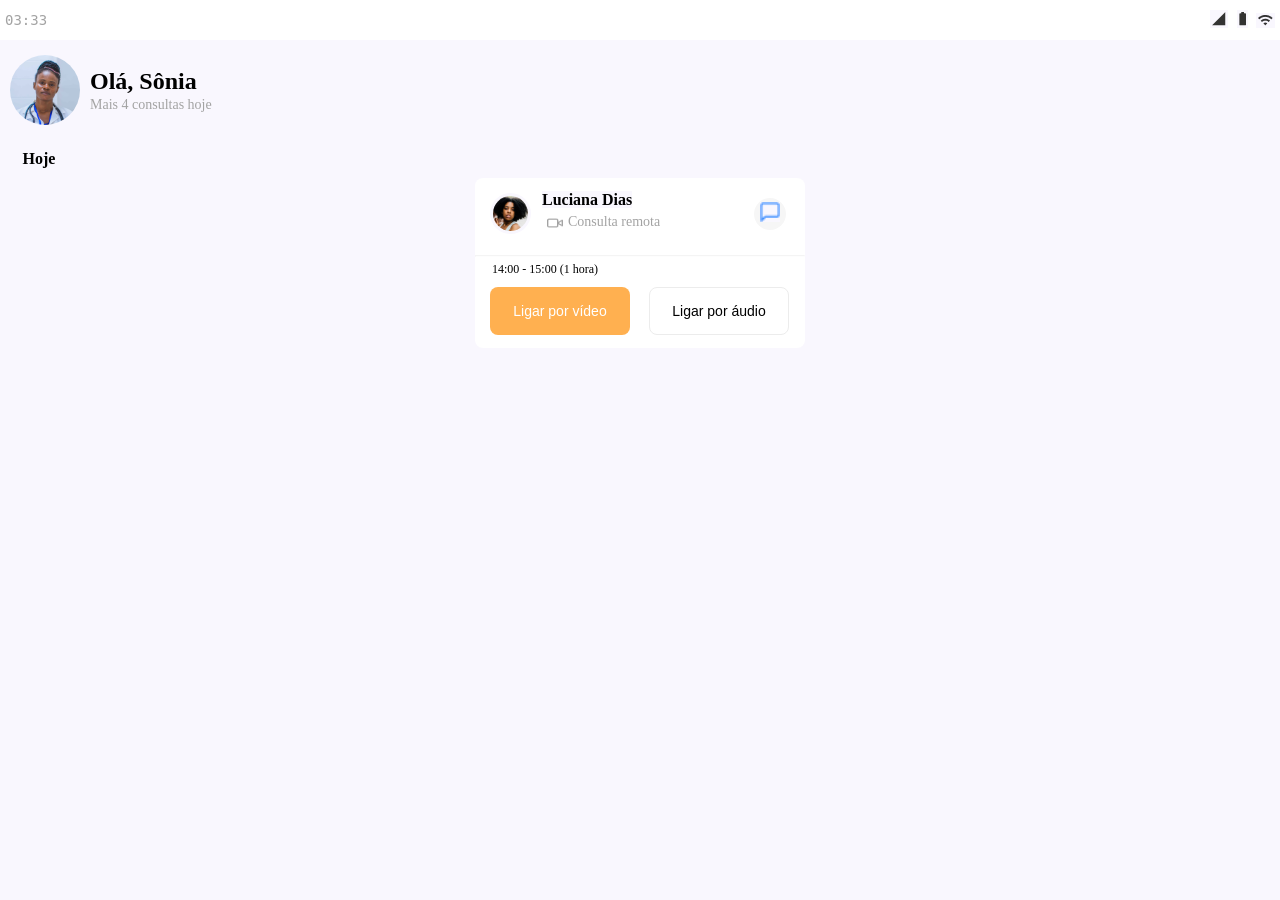
==== Responsividade/index.html @ a6067a60 "Primeiro card de perfil de consultas" ====
<!DOCTYPE html>
<html lang="en">
<head>
    <meta charset="UTF-8">
    <meta name="viewport" content="width=device-width, initial-scale=1.0">
    <title>Responsividade</title>
    <link rel="stylesheet" href="css/style.css">
</head>
<body>
    <header>
        <div class="time">
            <span>03:33</span>
        </div>
        
        <div class="icons">
            <img src="images/signal_cellular_4_bar.png" alt="rede">
            <img src="images/battery_full.png" alt="bateria">
            <img src="images/wifi.png" alt="wifi">
        </div>
    </header>

    <section class="nurse">
        <img src="images/perfil-1.jpg" alt="perfil">
        <div>
            <h1>Olá, Sônia</h1>
            <span>Mais 4 consultas hoje</span>
        </div>
    </section>

    <section class="today">
        <div class="day">
           <strong>Hoje</strong> 
        </div>
        <div class="consulta_card">
            <div class="perfil">
                <div class="perfil_image">
                    <img src="images/perfil-2.jpg" alt="perfil-2">
                </div>
               
                <div class="user_info">
                    <strong>Luciana Dias</strong>
                    <div class="consulta_type">
                         <img src="images/Camera.png" alt="camera">
                         <span>Consulta remota</span>
                    </div>
                    <div class="chat">
                        <img src="images/chat1.png" alt="chat1">
                    </div>
                </div>
            </div>
            <hr>

            <div class="info_consulta">
                <div class="time">
                    14:00 - 15:00 (1 hora)
                </div>
                <div class="btn_container">
                    <button class="btn video">Ligar por vídeo</button>
                    <button class="btn audio">Ligar por áudio</button>
                </div>
            </div>
        </div>
      
    </section>

  
</body>
</html>
---- Responsividade/css/style.css ----
@charset "UTF-8";

* {
    margin: 0;
    padding: 0;
    background-color: #f9f7fe;

}


span{
    font-size: 14px;
    color: #A3A3A3;
    background-color: transparent;
}

header {
    height: 30px;
    font-size: 14px;
    padding: 5px;
    background-color: #FFFFFF;
    font-family: monospace;
    
    display: flex;
    justify-content: space-between;
    align-items: center;
}

header > div {
    background-color: #FFFFFF;
}

header > div > img{
    padding: 2px;
}

hr{
   background-color:  #464646;
   opacity: 10%;
}

/* -------------- perfil principal ----------------*/
section.nurse{
    /*background-color: aqua;*/
    height: 100px;
    display: flex;
    gap: 10px;
    align-items: center;
}

section.nurse img{
    height: 70px;
    width: 70px;
    border-radius: 50%; 
    margin-left: 10px; 
}

.perfil > div{
    height: auto;
    width: 70%;
    padding: 3px;
}

/* ---------------- section today ---------------*/
section.today .day{
    margin:10px;
    margin-left: 22.6px;
    font-size: 16px;
}
.consulta_card{
    width: 330px;
    height: 170px;
    margin: auto;
    background-color: #FFFFFF;
    border-radius: 8px;
}

.perfil {
    height: 45%;
    background-color: transparent;
    border-top-left-radius: 8px;
    border-top-right-radius: 8px;
    display: flex;
    gap: 8px;
}

.perfil > .perfil_image {
    width: 35px;
    height: 35px;
    border-radius: 50%;
    margin-left: 15px;
    margin-top: 15px;
}
.perfil_image img{
    width: 35px;
    height: 35px;
    border-radius: 50%;
}

.perfil >.user_info{
    height: 50px;
    width: 100%;
    margin: auto;
    background-color: transparent;
    position: relative;
}

.consulta_type{
    margin: 5px;
    background-color: transparent;
    display: flex;
    gap: 5px;
}

.consulta_type > img{
    width: 16px;
    height: 10px;
    padding-top: 4px;
    background-color: transparent;
}

.chat{
    width: 32px;
    height: 32px;
    border-radius: 50%;
    background-color: #F6F6F6;
    position: absolute;
    top: 10px;
    left: 215px;
}

.chat > img{
    width: 20px;
    height: 20px;
    position: inherit;
    top: 4px;
    left: 6px;
}

.info_consulta{
   height: 55%;
   border-bottom-left-radius: 8px;
   border-bottom-right-radius: 8px;
   background-color: transparent;
}

.info_consulta > .time{
    height: 20px;
    padding-left: 17px;
    padding-top: 5px;
    font-size: 12px;
    background-color: transparent;
}

.btn_container{
    height: 60px;
    background-color: transparent;
}


.btn_container button{
    height: 48px;
    width: 140px;
    border-radius: 8px;
    margin-top: 5px;
    margin-left: 15px;
    color: #FFFFFF;
    font-size: 14px;
    border: none;
}

.btn.audio{
    background-color: transparent;
    border: 1px solid #ECECEC;
    color: black;
}

.btn.video{
    background-color: #FFB050;
}
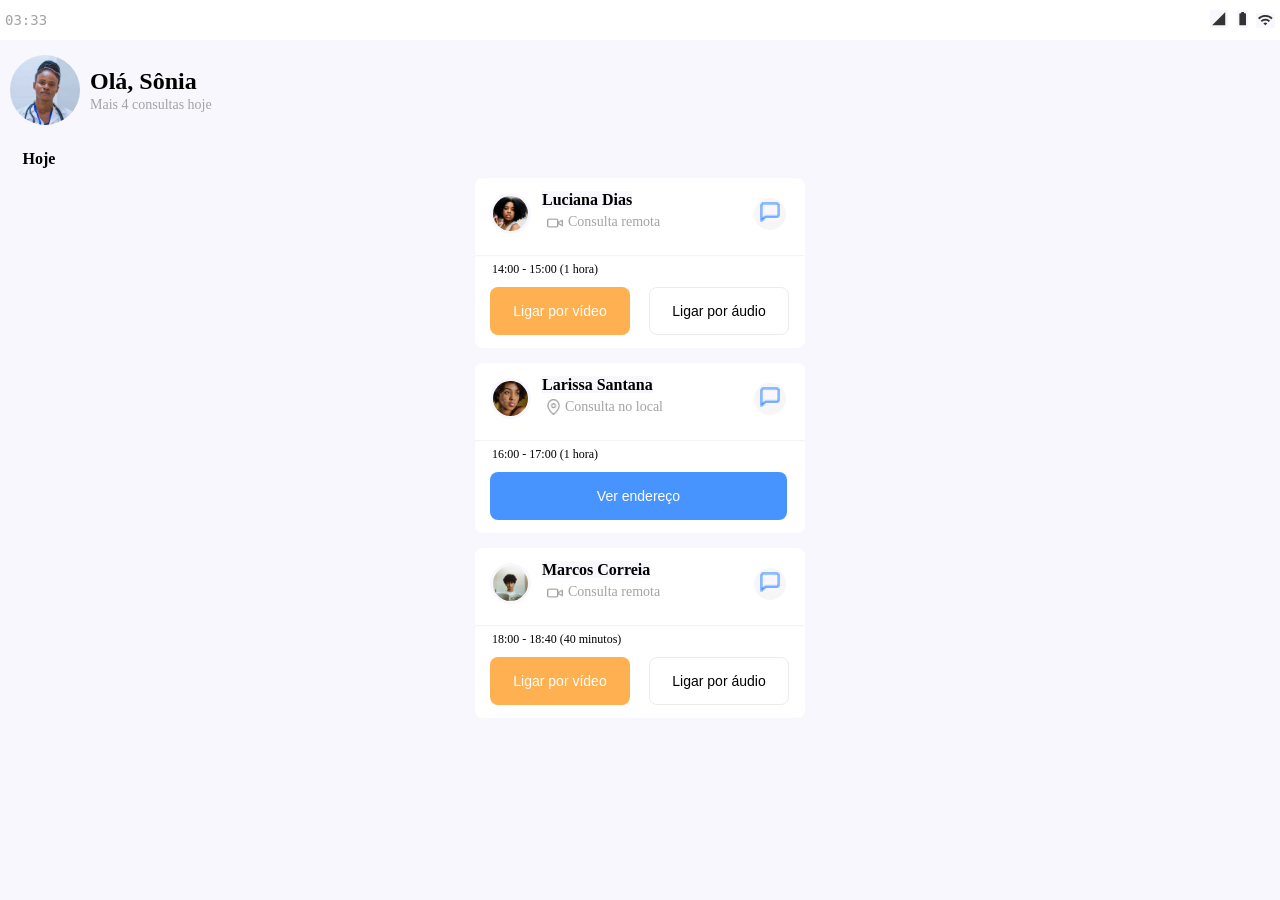
==== commit a7428add: "Secção de consultas today finalizada" ====
--- a/Responsividade/index.html
+++ b/Responsividade/index.html
@@ -60,7 +60,66 @@
                 </div>
             </div>
         </div>
+
+        <div class="consulta_card">
+            <div class="perfil">
+                <div class="perfil_image">
+                    <img src="images/perfil-3.jpg" alt="perfil-3">
+                </div>
+               
+                <div class="user_info">
+                    <strong>Larissa Santana</strong>
+                    <div class="consulta_type">
+                         <img class="img_pin" src="images/pin.png" alt="pin">
+                         <span>Consulta no local</span>
+                    </div>
+                    <div class="chat">
+                        <img src="images/chat1.png" alt="chat1">
+                    </div>
+                </div>
+            </div>
+            <hr>
+
+            <div class="info_consulta">
+                <div class="time">
+                    16:00 - 17:00 (1 hora)
+                </div>
+                <div class="btn_container">
+                    <button class="btn endereco">Ver endereço</button>
+                </div>
+            </div>
+        </div>
       
+
+        <div class="consulta_card">
+            <div class="perfil">
+                <div class="perfil_image">
+                    <img src="images/perfil-4.jpg" alt="perfil-4">
+                </div>
+               
+                <div class="user_info">
+                    <strong>Marcos Correia</strong>
+                    <div class="consulta_type">
+                         <img src="images/Camera.png" alt="camera">
+                         <span>Consulta remota</span>
+                    </div>
+                    <div class="chat">
+                        <img src="images/chat1.png" alt="chat1">
+                    </div>
+                </div>
+            </div>
+            <hr>
+
+            <div class="info_consulta">
+                <div class="time">
+                    18:00 - 18:40 (40 minutos)
+                </div>
+                <div class="btn_container">
+                    <button class="btn video">Ligar por vídeo</button>
+                    <button class="btn audio">Ligar por áudio</button>
+                </div>
+            </div>
+        </div>
     </section>
 
   
--- a/Responsividade/css/style.css
+++ b/Responsividade/css/style.css
@@ -70,7 +70,9 @@
 .consulta_card{
     width: 330px;
     height: 170px;
-    margin: auto;
+    margin-left: auto;
+    margin-right: auto;
+    margin-bottom: 15px;
     background-color: #FFFFFF;
     border-radius: 8px;
 }
@@ -178,3 +180,15 @@
 .btn.video{
     background-color: #FFB050;
 }
+
+
+.consulta_type > .img_pin{
+    height: 16px;
+    width: 13px;
+    padding-top: 0;
+}
+
+.btn.endereco{
+    background-color: #4894FF;
+    width: 90%;
+}
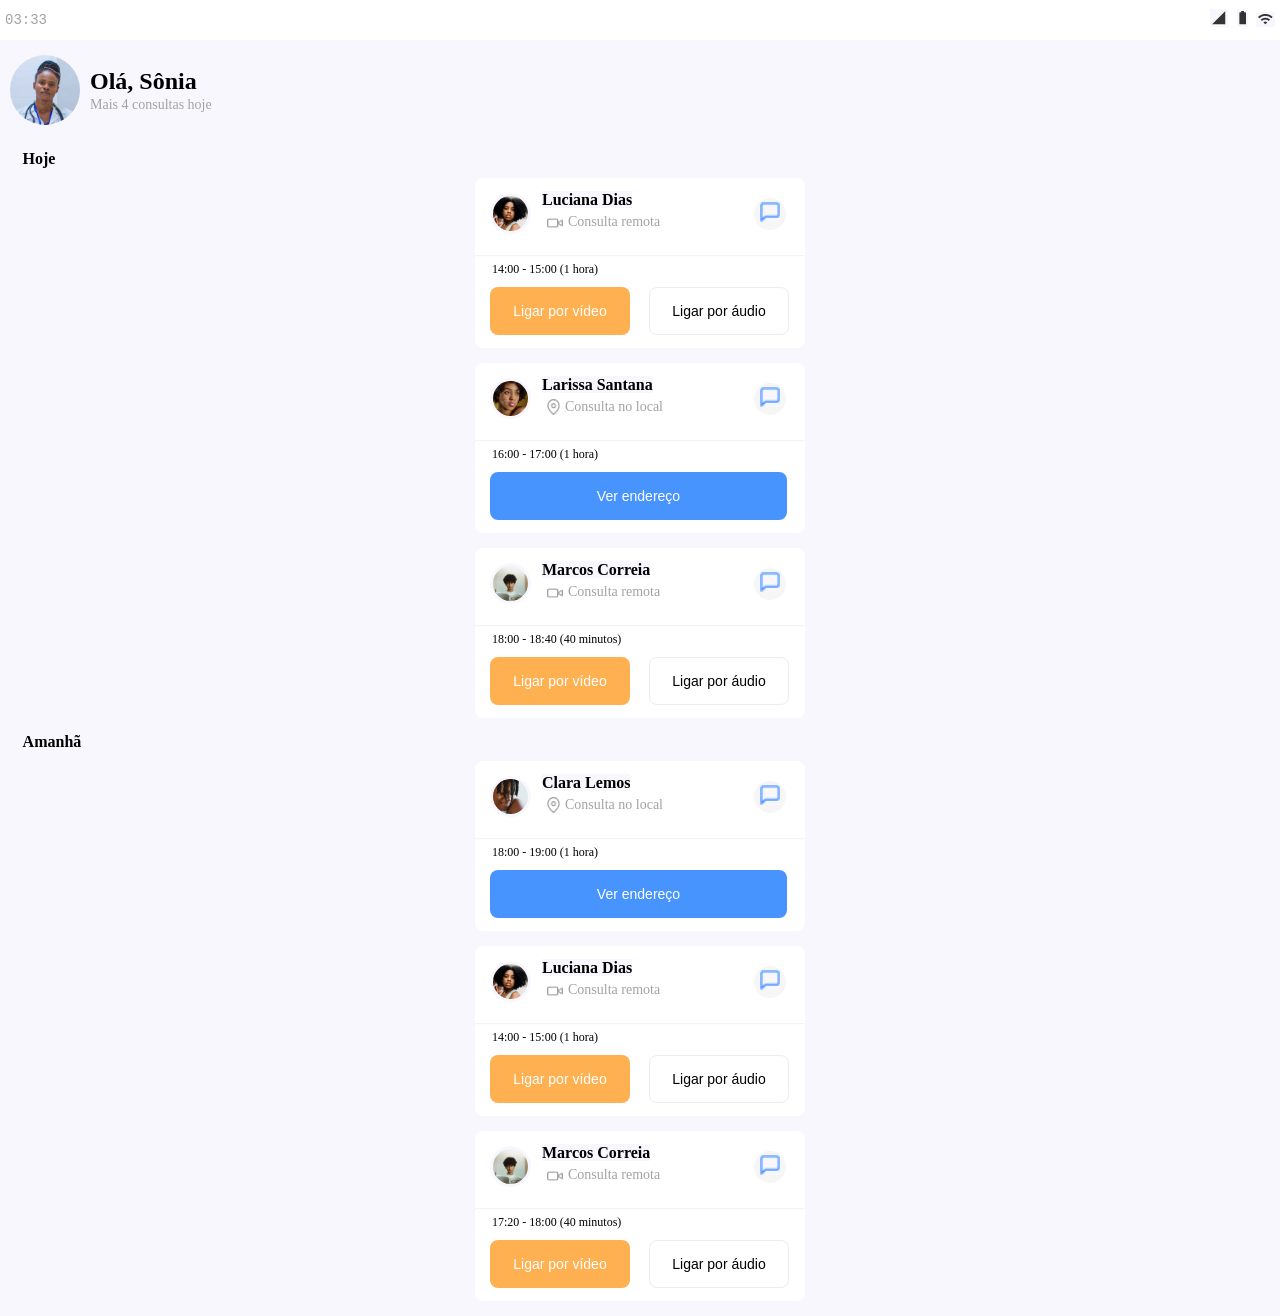
==== commit aaf58661: "Secção amanhã adicionada" ====
--- a/Responsividade/index.html
+++ b/Responsividade/index.html
@@ -122,6 +122,100 @@
         </div>
     </section>
 
-  
+    <section class="today">
+        <div class="day">
+           <strong>Amanhã</strong> 
+        </div>
+        <div class="consulta_card">
+            <div class="perfil">
+                <div class="perfil_image">
+                    <img src="images/perfil-5.jpg" alt="perfil-5">
+                </div>
+               
+                <div class="user_info">
+                    <strong>Clara Lemos</strong>
+                    <div class="consulta_type">
+                         <img class="img_pin" src="images/pin.png" alt="pin">
+                         <span>Consulta no local</span>
+                    </div>
+                    <div class="chat">
+                        <img src="images/chat1.png" alt="chat1">
+                    </div>
+                </div>
+            </div>
+            <hr>
+
+            <div class="info_consulta">
+                <div class="time">
+                    18:00 - 19:00 (1 hora)
+                </div>
+                <div class="btn_container">
+                    <button class="btn endereco">Ver endereço</button>
+                </div>
+            </div>
+        </div>
+
+        <div class="consulta_card">
+            <div class="perfil">
+                <div class="perfil_image">
+                    <img src="images/perfil-2.jpg" alt="perfil-2">
+                </div>
+               
+                <div class="user_info">
+                    <strong>Luciana Dias</strong>
+                    <div class="consulta_type">
+                         <img src="images/Camera.png" alt="camera">
+                         <span>Consulta remota</span>
+                    </div>
+                    <div class="chat">
+                        <img src="images/chat1.png" alt="chat1">
+                    </div>
+                </div>
+            </div>
+            <hr>
+
+            <div class="info_consulta">
+                <div class="time">
+                    14:00 - 15:00 (1 hora)
+                </div>
+                <div class="btn_container">
+                    <button class="btn video">Ligar por vídeo</button>
+                    <button class="btn audio">Ligar por áudio</button>
+                </div>
+            </div>
+        </div>
+      
+
+        <div class="consulta_card">
+            <div class="perfil">
+                <div class="perfil_image">
+                    <img src="images/perfil-4.jpg" alt="perfil-4">
+                </div>
+               
+                <div class="user_info">
+                    <strong>Marcos Correia</strong>
+                    <div class="consulta_type">
+                         <img src="images/Camera.png" alt="camera">
+                         <span>Consulta remota</span>
+                    </div>
+                    <div class="chat">
+                        <img src="images/chat1.png" alt="chat1">
+                    </div>
+                </div>
+            </div>
+            <hr>
+
+            <div class="info_consulta">
+                <div class="time">
+                    17:20 - 18:00 (40 minutos)
+                </div>
+                <div class="btn_container">
+                    <button class="btn video">Ligar por vídeo</button>
+                    <button class="btn audio">Ligar por áudio</button>
+                </div>
+            </div>
+        </div>
+    </section>
+
 </body>
 </html>
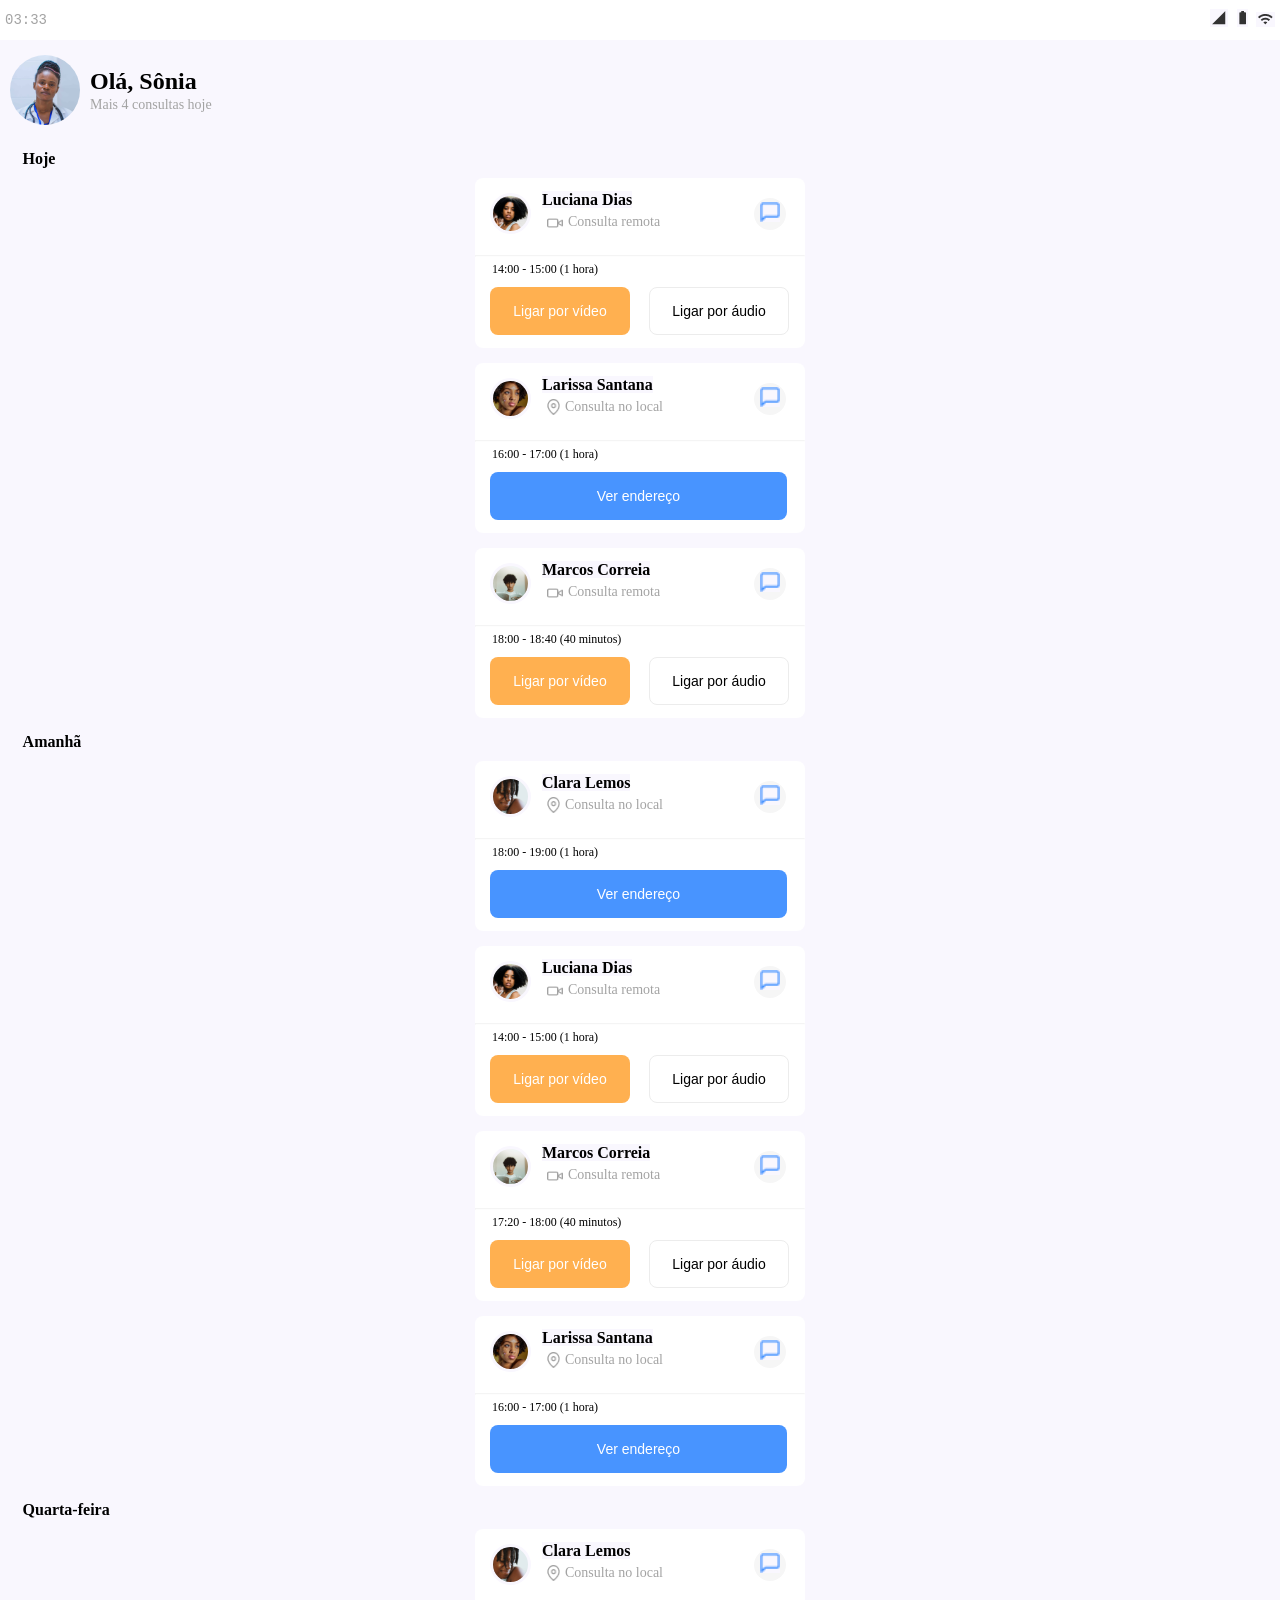
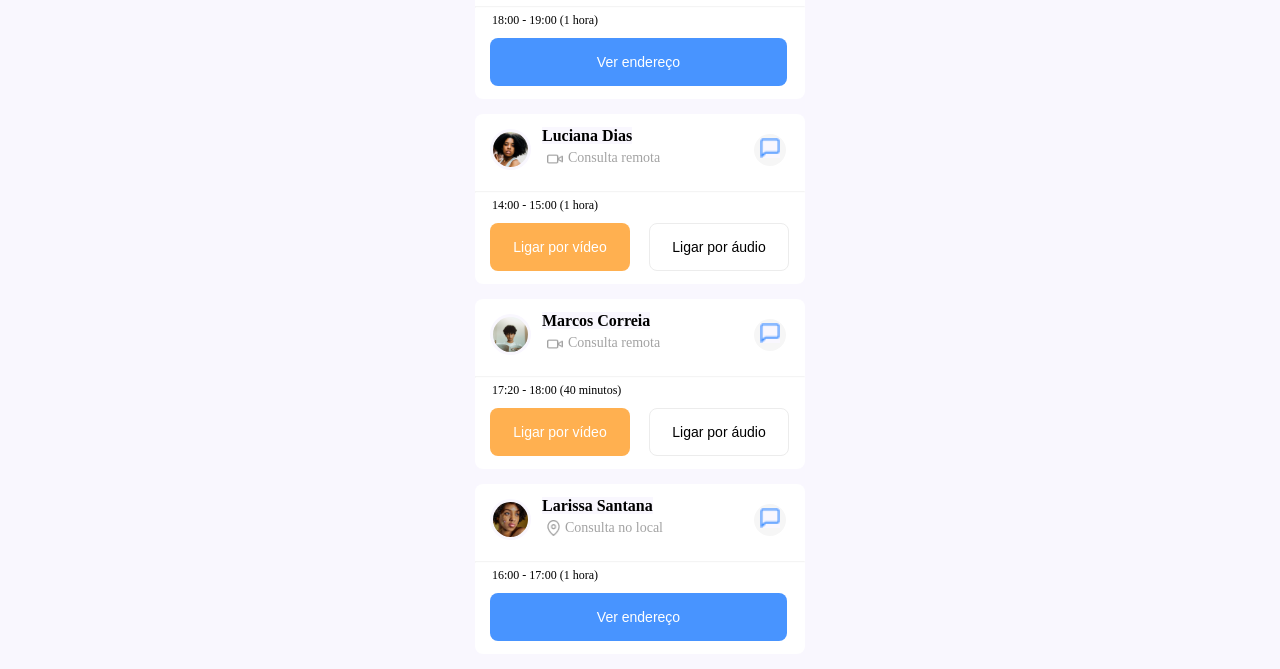
==== commit 5f4d45e5: "Secção quarta-feira adicionada" ====
--- a/Responsividade/index.html
+++ b/Responsividade/index.html
@@ -215,6 +215,160 @@
                 </div>
             </div>
         </div>
+
+
+        <div class="consulta_card">
+            <div class="perfil">
+                <div class="perfil_image">
+                    <img src="images/perfil-3.jpg" alt="perfil-3">
+                </div>
+               
+                <div class="user_info">
+                    <strong>Larissa Santana</strong>
+                    <div class="consulta_type">
+                         <img class="img_pin" src="images/pin.png" alt="pin">
+                         <span>Consulta no local</span>
+                    </div>
+                    <div class="chat">
+                        <img src="images/chat1.png" alt="chat1">
+                    </div>
+                </div>
+            </div>
+            <hr>
+
+            <div class="info_consulta">
+                <div class="time">
+                    16:00 - 17:00 (1 hora)
+                </div>
+                <div class="btn_container">
+                    <button class="btn endereco">Ver endereço</button>
+                </div>
+            </div>
+        </div>
+    </section>
+
+    <section class="today">
+        <div class="day">
+           <strong>Quarta-feira</strong> 
+        </div>
+        <div class="consulta_card">
+            <div class="perfil">
+                <div class="perfil_image">
+                    <img src="images/perfil-5.jpg" alt="perfil-5">
+                </div>
+               
+                <div class="user_info">
+                    <strong>Clara Lemos</strong>
+                    <div class="consulta_type">
+                         <img class="img_pin" src="images/pin.png" alt="pin">
+                         <span>Consulta no local</span>
+                    </div>
+                    <div class="chat">
+                        <img src="images/chat1.png" alt="chat1">
+                    </div>
+                </div>
+            </div>
+            <hr>
+
+            <div class="info_consulta">
+                <div class="time">
+                    18:00 - 19:00 (1 hora)
+                </div>
+                <div class="btn_container">
+                    <button class="btn endereco">Ver endereço</button>
+                </div>
+            </div>
+        </div>
+
+        <div class="consulta_card">
+            <div class="perfil">
+                <div class="perfil_image">
+                    <img src="images/perfil-2.jpg" alt="perfil-2">
+                </div>
+               
+                <div class="user_info">
+                    <strong>Luciana Dias</strong>
+                    <div class="consulta_type">
+                         <img src="images/Camera.png" alt="camera">
+                         <span>Consulta remota</span>
+                    </div>
+                    <div class="chat">
+                        <img src="images/chat1.png" alt="chat1">
+                    </div>
+                </div>
+            </div>
+            <hr>
+
+            <div class="info_consulta">
+                <div class="time">
+                    14:00 - 15:00 (1 hora)
+                </div>
+                <div class="btn_container">
+                    <button class="btn video">Ligar por vídeo</button>
+                    <button class="btn audio">Ligar por áudio</button>
+                </div>
+            </div>
+        </div>
+      
+
+        <div class="consulta_card">
+            <div class="perfil">
+                <div class="perfil_image">
+                    <img src="images/perfil-4.jpg" alt="perfil-4">
+                </div>
+               
+                <div class="user_info">
+                    <strong>Marcos Correia</strong>
+                    <div class="consulta_type">
+                         <img src="images/Camera.png" alt="camera">
+                         <span>Consulta remota</span>
+                    </div>
+                    <div class="chat">
+                        <img src="images/chat1.png" alt="chat1">
+                    </div>
+                </div>
+            </div>
+            <hr>
+
+            <div class="info_consulta">
+                <div class="time">
+                    17:20 - 18:00 (40 minutos)
+                </div>
+                <div class="btn_container">
+                    <button class="btn video">Ligar por vídeo</button>
+                    <button class="btn audio">Ligar por áudio</button>
+                </div>
+            </div>
+        </div>
+
+        <div class="consulta_card">
+            <div class="perfil">
+                <div class="perfil_image">
+                    <img src="images/perfil-3.jpg" alt="perfil-3">
+                </div>
+               
+                <div class="user_info">
+                    <strong>Larissa Santana</strong>
+                    <div class="consulta_type">
+                         <img class="img_pin" src="images/pin.png" alt="pin">
+                         <span>Consulta no local</span>
+                    </div>
+                    <div class="chat">
+                        <img src="images/chat1.png" alt="chat1">
+                    </div>
+                </div>
+            </div>
+            <hr>
+
+            <div class="info_consulta">
+                <div class="time">
+                    16:00 - 17:00 (1 hora)
+                </div>
+                <div class="btn_container">
+                    <button class="btn endereco">Ver endereço</button>
+                </div>
+            </div>
+        </div>
     </section>
 
 </body>
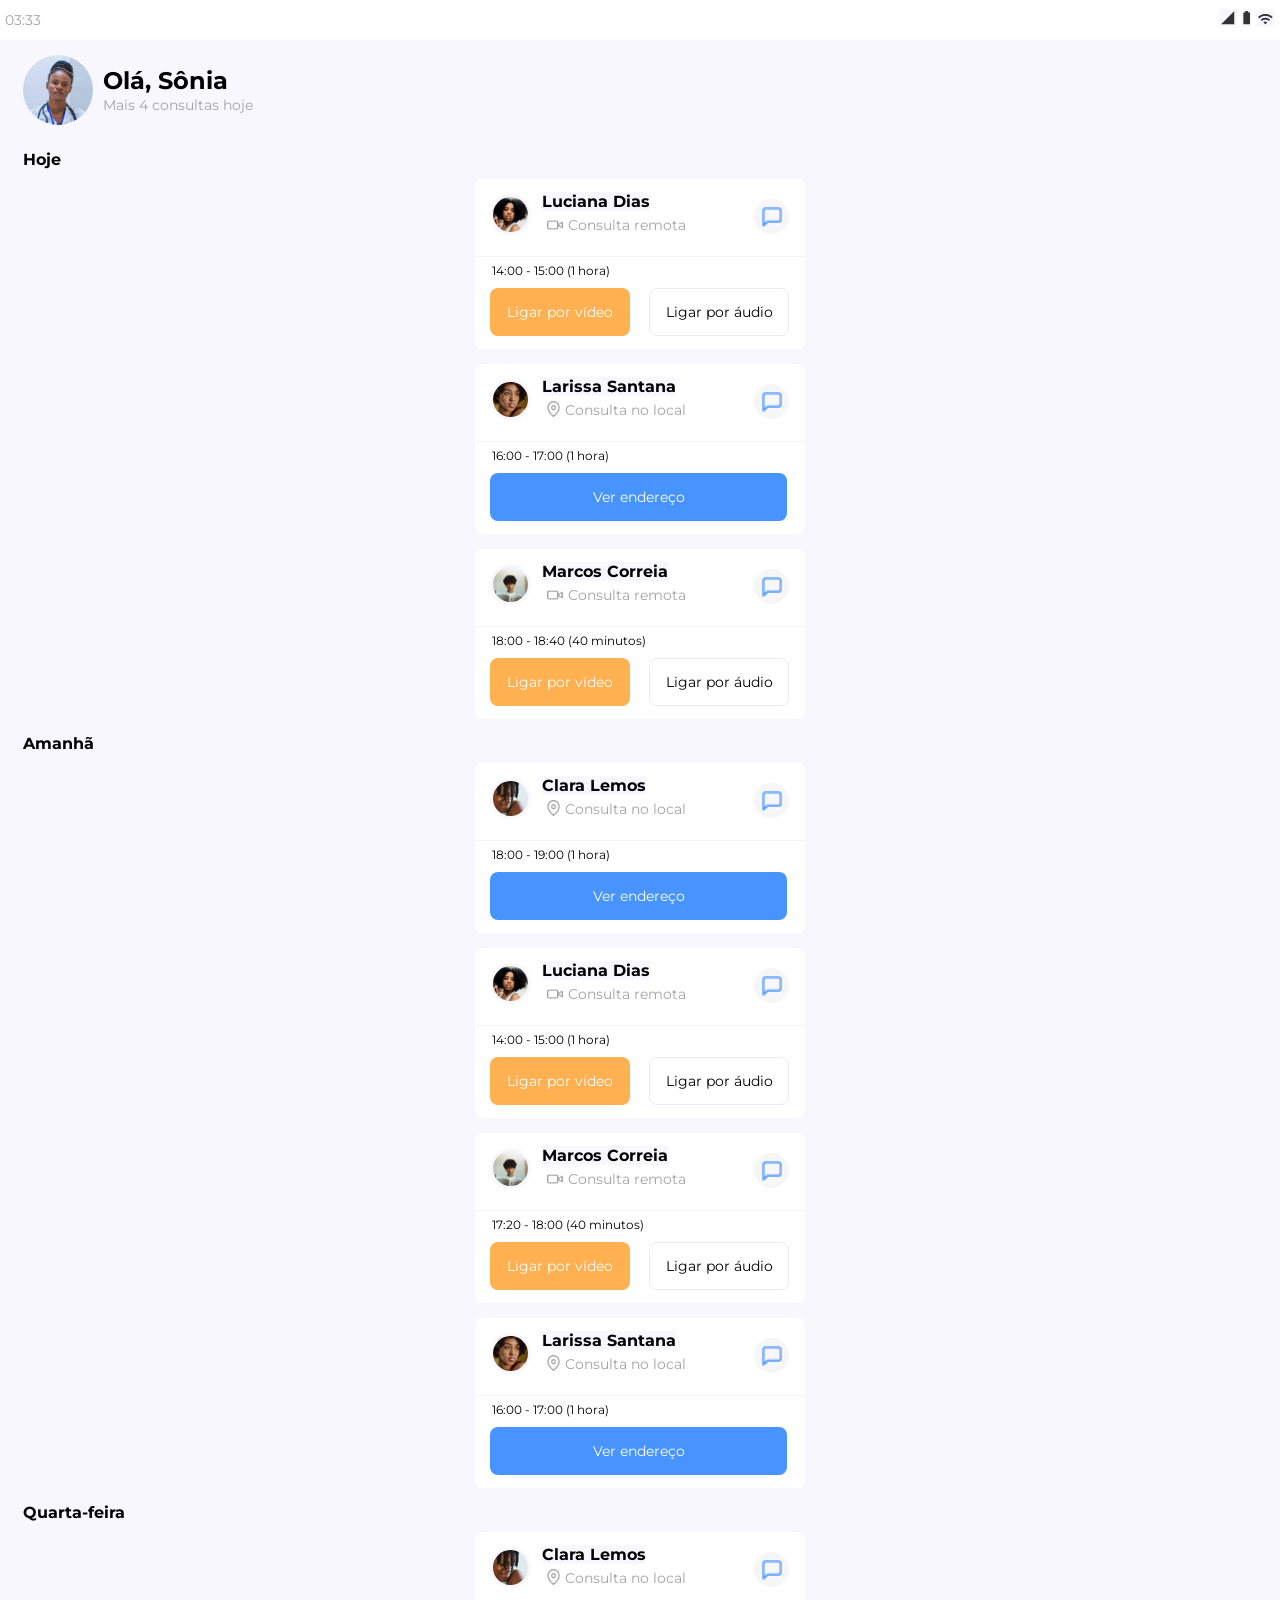
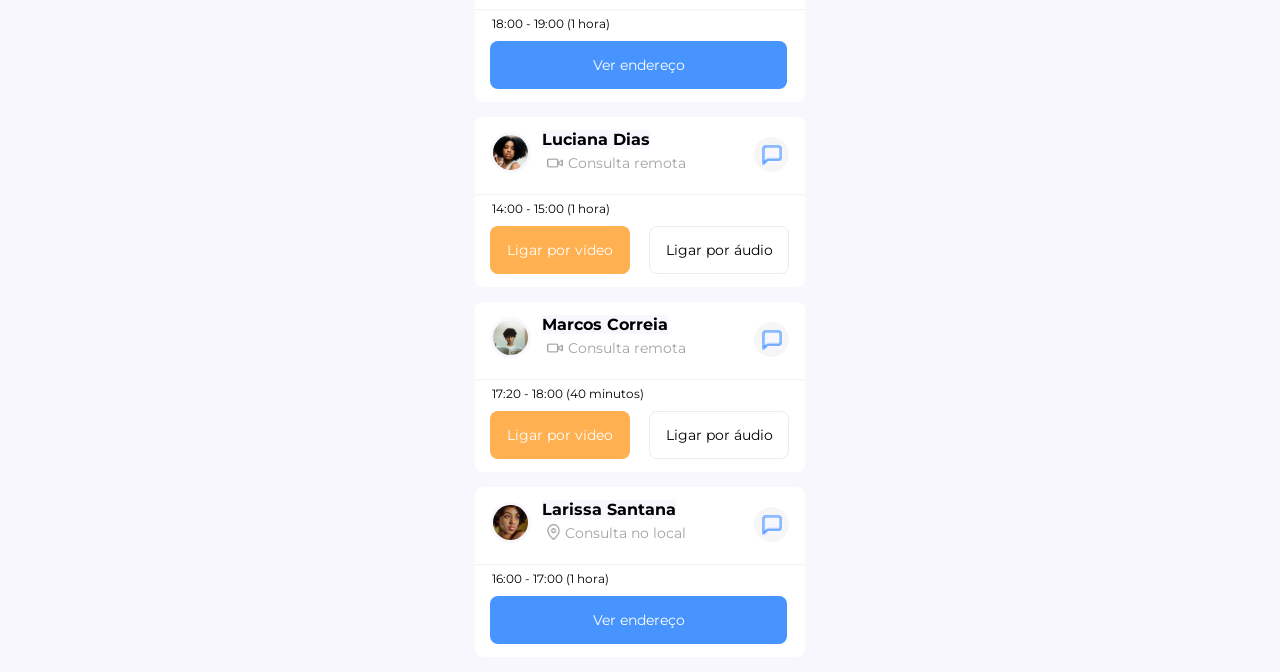
==== commit 97283c58: "Ajustes para finalição da versão 1.0 mobile" ====
--- a/Responsividade/index.html
+++ b/Responsividade/index.html
@@ -27,7 +27,7 @@
         </div>
     </section>
 
-    <section class="today">
+    <section class="day_section">
         <div class="day">
            <strong>Hoje</strong> 
         </div>
@@ -122,7 +122,7 @@
         </div>
     </section>
 
-    <section class="today">
+    <section class="day_section">
         <div class="day">
            <strong>Amanhã</strong> 
         </div>
@@ -247,7 +247,7 @@
         </div>
     </section>
 
-    <section class="today">
+    <section class="day_section">
         <div class="day">
            <strong>Quarta-feira</strong> 
         </div>
--- a/Responsividade/css/style.css
+++ b/Responsividade/css/style.css
@@ -1,10 +1,12 @@
 @charset "UTF-8";
+@import url('https://fonts.googleapis.com/css2?family=Montserrat:ital,wght@0,100..900;1,100..900&display=swap');
+
 
 * {
     margin: 0;
     padding: 0;
+    font-family: 'Montserrat', sans-serif;
     background-color: #f9f7fe;
-
 }
 
 
@@ -18,9 +20,8 @@
     height: 30px;
     font-size: 14px;
     padding: 5px;
-    background-color: #FFFFFF;
-    font-family: monospace;
-    
+    background-color: hsl(0, 0%, 100%);
+
     display: flex;
     justify-content: space-between;
     align-items: center;
@@ -41,7 +42,6 @@
 
 /* -------------- perfil principal ----------------*/
 section.nurse{
-    /*background-color: aqua;*/
     height: 100px;
     display: flex;
     gap: 10px;
@@ -52,7 +52,7 @@
     height: 70px;
     width: 70px;
     border-radius: 50%; 
-    margin-left: 10px; 
+    margin-left: 22.6px; 
 }
 
 .perfil > div{
@@ -62,7 +62,7 @@
 }
 
 /* ---------------- section today ---------------*/
-section.today .day{
+section.day_section .day{
     margin:10px;
     margin-left: 22.6px;
     font-size: 16px;
@@ -122,8 +122,8 @@
 }
 
 .chat{
-    width: 32px;
-    height: 32px;
+    width: 35px;
+    height: 35px;
     border-radius: 50%;
     background-color: #F6F6F6;
     position: absolute;
@@ -135,8 +135,9 @@
     width: 20px;
     height: 20px;
     position: inherit;
-    top: 4px;
-    left: 6px;
+    top: 50%;
+    left: 50%;
+    transform: translate(-50%, -50%);
 }
 
 .info_consulta{
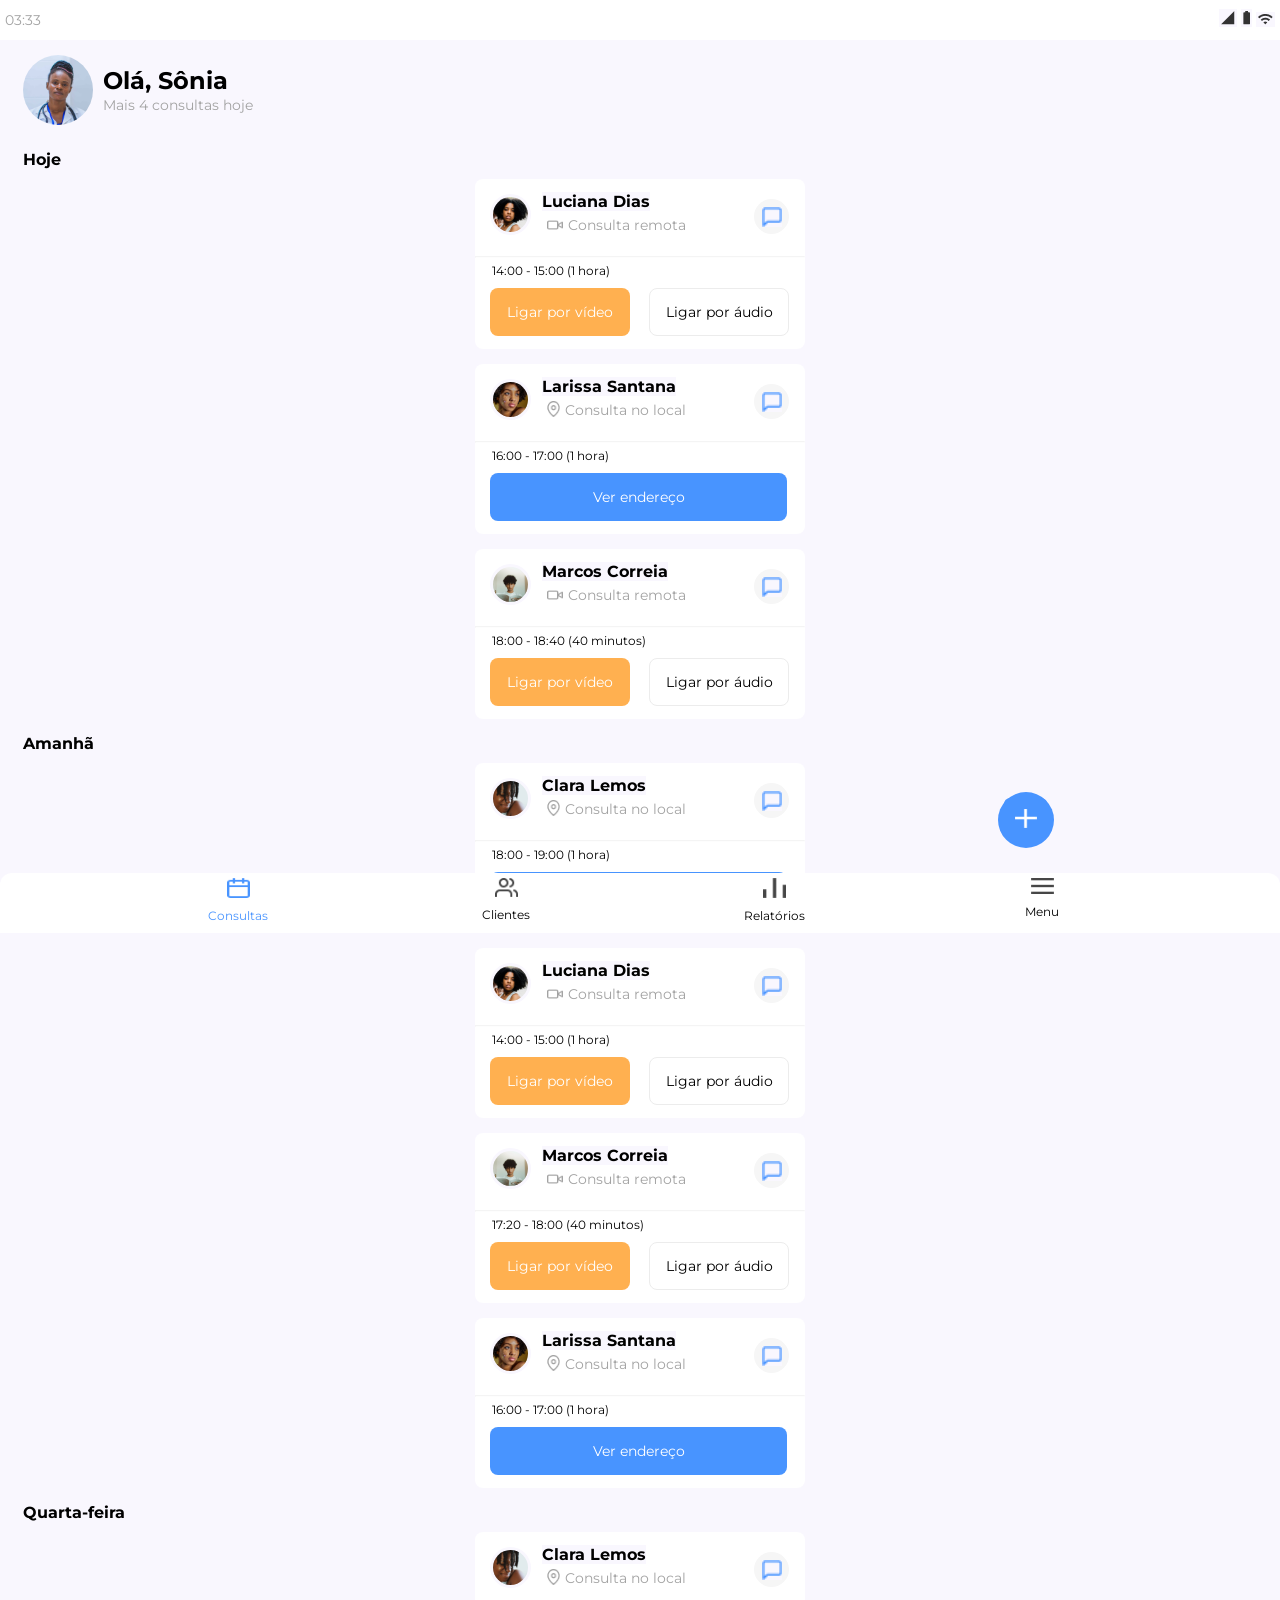
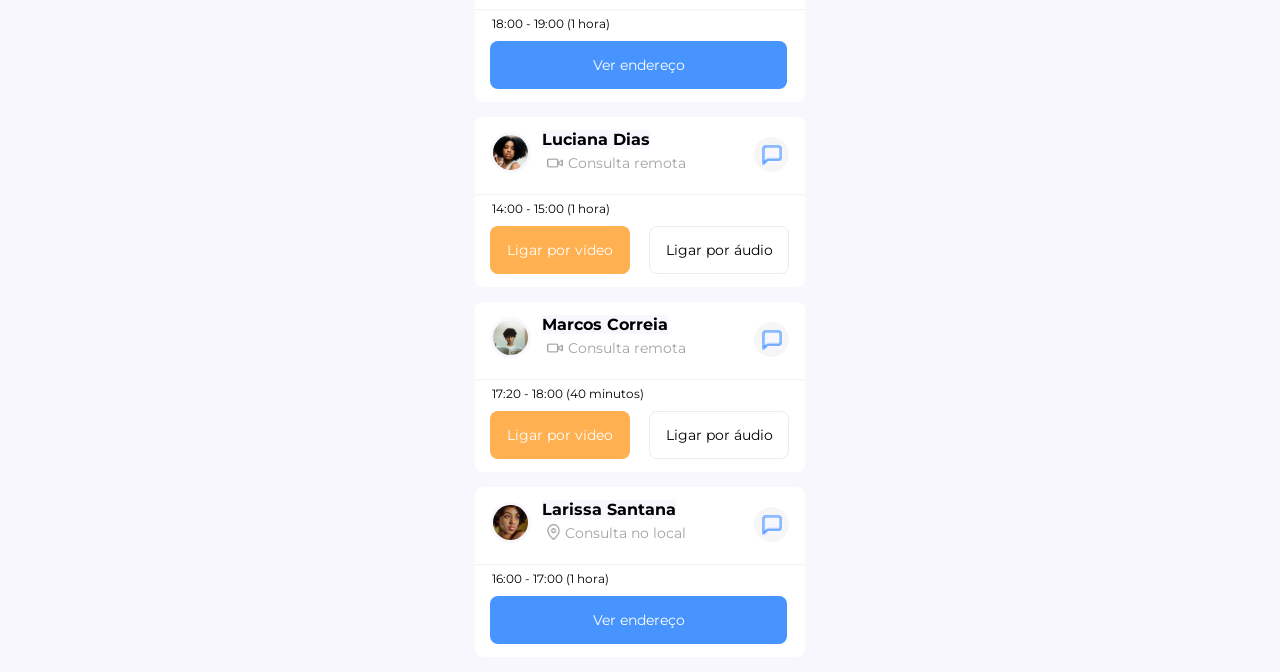
==== commit d3e20b9d: "Rodape e o botão flutuante" ====
--- a/Responsividade/index.html
+++ b/Responsividade/index.html
@@ -120,6 +120,25 @@
                 </div>
             </div>
         </div>
+        <div class="rodape_consulta">
+            <div>
+                <img src="images/Calendarioicone.png" alt="consulta">
+               <span>Consultas</span> 
+            </div>
+            <div>
+                <img src="images/clientes icone.png" alt="cliente">
+                Clientes
+            </div>
+            <div>
+                <img src="images/relatorios icone.png" alt="relatorio">
+                Relatórios
+            </div>
+            <div>
+                <img src="images/menu icone.png" alt="menu">
+                Menu
+            </div>
+            <button id="maisOpcoes"><img src="images/maisicone.png" alt="maisOpcoes"></button>
+        </div>
     </section>
 
     <section class="day_section">
--- a/Responsividade/css/style.css
+++ b/Responsividade/css/style.css
@@ -66,6 +66,8 @@
     margin:10px;
     margin-left: 22.6px;
     font-size: 16px;
+    
+
 }
 .consulta_card{
     width: 330px;
@@ -75,6 +77,7 @@
     margin-bottom: 15px;
     background-color: #FFFFFF;
     border-radius: 8px;
+    position: relative;
 }
 
 .perfil {
@@ -192,4 +195,65 @@
 .btn.endereco{
     background-color: #4894FF;
     width: 90%;
-}+}
+
+        /*------------ rodape flutuante -------------- */
+
+
+div.rodape_consulta{
+    position: absolute;
+    display: flex;
+    width: 100%;
+    height: 60px;
+    border-radius: 12px 12px 0px 0px;
+    align-items: center;
+    justify-content: space-evenly;
+    background-color: #FFFFFF;
+  
+    left: 0;
+    top: 97%;
+    z-index: 1;
+}
+
+
+.rodape_consulta div{
+    display: flex;
+    width: 60px;
+    height: 40px;
+    font-size: 12px;
+    padding-bottom: 10px;
+    flex-direction: column;
+    align-items: center;
+
+    background-color: #FFFFFF;
+}
+
+.rodape_consulta div span{
+    font-size: 12px;
+    color: #4894FF;
+}
+
+.rodape_consulta img{
+    width: 23px;
+    height: 20px;
+    padding-bottom: 10px;
+    background-color: #FFFFFF;
+    
+}
+
+#maisOpcoes{
+    position: fixed;
+    top: 88%;
+    left: 78%;
+    width: 56px;
+    height: 56px;
+    border-radius: 50%;
+    border: none;
+    background-color: #4894FF;
+}
+
+#maisOpcoes img{
+    background-color: #4894FF;
+    padding: 10px;
+    border-radius: 6px;
+}
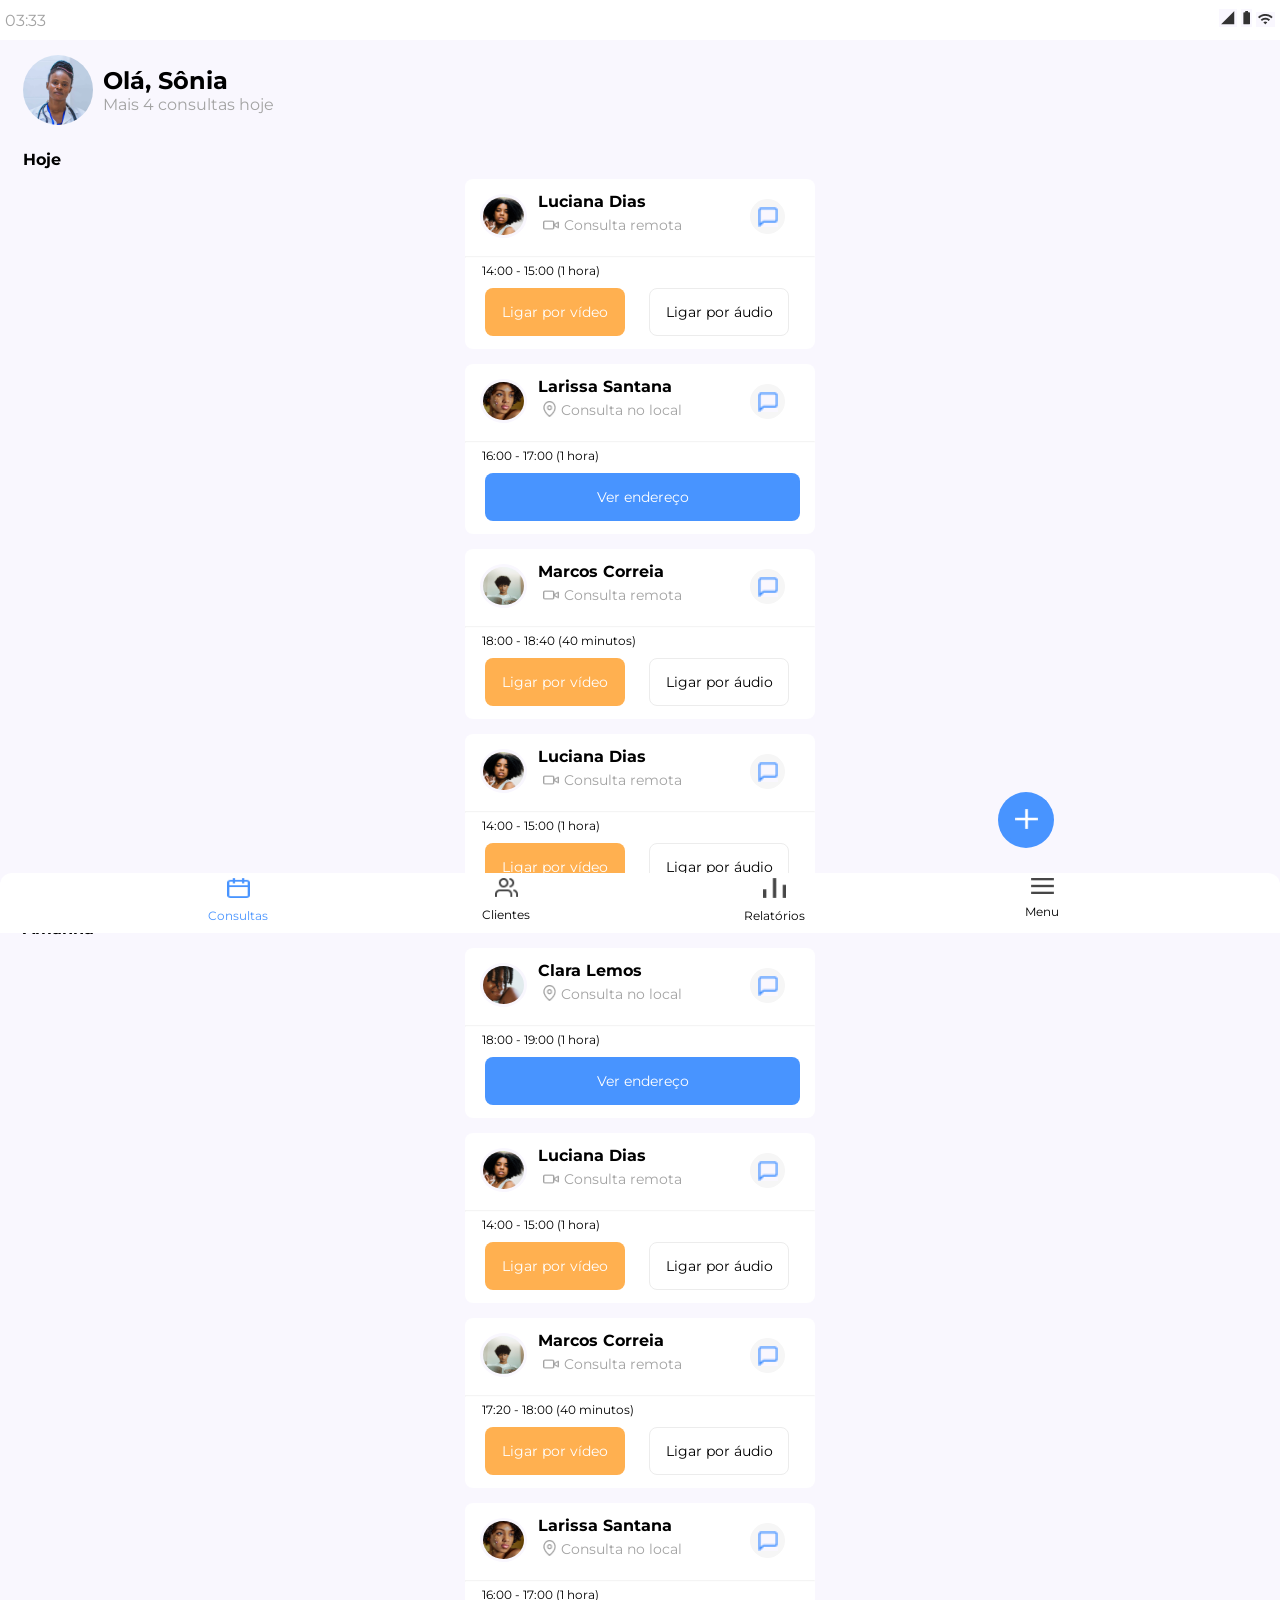
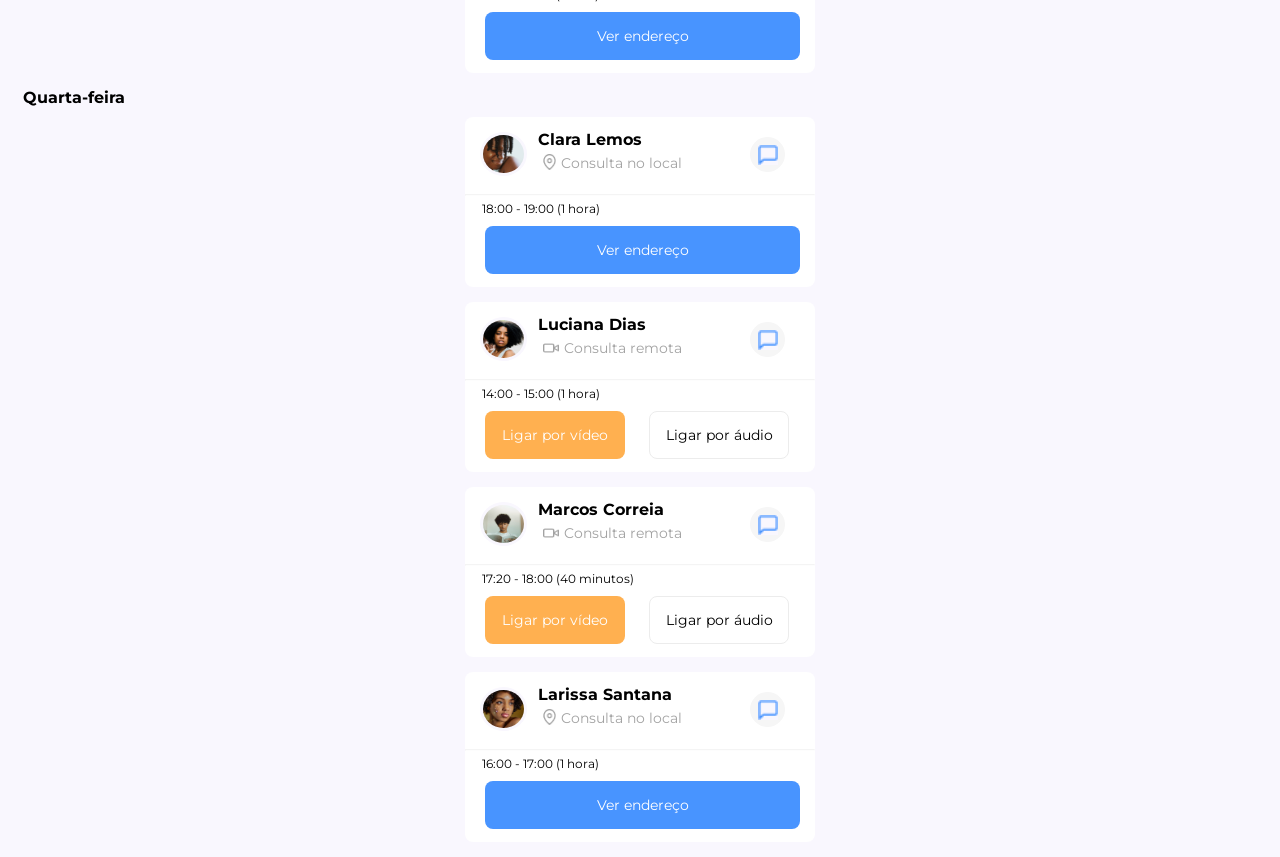
==== commit 1f2e3ca8: "Versão tablet" ====
--- a/Responsividade/index.html
+++ b/Responsividade/index.html
@@ -31,113 +31,146 @@
         <div class="day">
            <strong>Hoje</strong> 
         </div>
-        <div class="consulta_card">
-            <div class="perfil">
-                <div class="perfil_image">
-                    <img src="images/perfil-2.jpg" alt="perfil-2">
-                </div>
-               
-                <div class="user_info">
-                    <strong>Luciana Dias</strong>
-                    <div class="consulta_type">
-                         <img src="images/Camera.png" alt="camera">
-                         <span>Consulta remota</span>
-                    </div>
-                    <div class="chat">
-                        <img src="images/chat1.png" alt="chat1">
-                    </div>
-                </div>
-            </div>
-            <hr>
-
-            <div class="info_consulta">
-                <div class="time">
-                    14:00 - 15:00 (1 hora)
-                </div>
-                <div class="btn_container">
-                    <button class="btn video">Ligar por vídeo</button>
-                    <button class="btn audio">Ligar por áudio</button>
-                </div>
-            </div>
-        </div>
-
-        <div class="consulta_card">
-            <div class="perfil">
-                <div class="perfil_image">
-                    <img src="images/perfil-3.jpg" alt="perfil-3">
-                </div>
-               
-                <div class="user_info">
-                    <strong>Larissa Santana</strong>
-                    <div class="consulta_type">
-                         <img class="img_pin" src="images/pin.png" alt="pin">
-                         <span>Consulta no local</span>
-                    </div>
-                    <div class="chat">
-                        <img src="images/chat1.png" alt="chat1">
-                    </div>
-                </div>
-            </div>
-            <hr>
-
-            <div class="info_consulta">
-                <div class="time">
-                    16:00 - 17:00 (1 hora)
-                </div>
-                <div class="btn_container">
-                    <button class="btn endereco">Ver endereço</button>
-                </div>
-            </div>
-        </div>
-      
-
-        <div class="consulta_card">
-            <div class="perfil">
-                <div class="perfil_image">
-                    <img src="images/perfil-4.jpg" alt="perfil-4">
-                </div>
-               
-                <div class="user_info">
-                    <strong>Marcos Correia</strong>
-                    <div class="consulta_type">
-                         <img src="images/Camera.png" alt="camera">
-                         <span>Consulta remota</span>
-                    </div>
-                    <div class="chat">
-                        <img src="images/chat1.png" alt="chat1">
-                    </div>
-                </div>
-            </div>
-            <hr>
-
-            <div class="info_consulta">
-                <div class="time">
-                    18:00 - 18:40 (40 minutos)
-                </div>
-                <div class="btn_container">
-                    <button class="btn video">Ligar por vídeo</button>
-                    <button class="btn audio">Ligar por áudio</button>
-                </div>
-            </div>
-        </div>
-        <div class="rodape_consulta">
-            <div>
-                <img src="images/Calendarioicone.png" alt="consulta">
-               <span>Consultas</span> 
-            </div>
-            <div>
-                <img src="images/clientes icone.png" alt="cliente">
-                Clientes
-            </div>
-            <div>
-                <img src="images/relatorios icone.png" alt="relatorio">
-                Relatórios
-            </div>
-            <div>
-                <img src="images/menu icone.png" alt="menu">
-                Menu
-            </div>
-            <button id="maisOpcoes"><img src="images/maisicone.png" alt="maisOpcoes"></button>
+        <div class="card_container">
+            <div class="consulta_card">
+                <div class="perfil">
+                    <div class="perfil_image">
+                        <img src="images/perfil-2.jpg" alt="perfil-2">
+                    </div>
+                
+                    <div class="user_info">
+                        <strong>Luciana Dias</strong>
+                        <div class="consulta_type">
+                            <img src="images/Camera.png" alt="camera">
+                            <span>Consulta remota</span>
+                        </div>
+                        <div class="chat">
+                            <img src="images/chat1.png" alt="chat1">
+                        </div>
+                    </div>
+                </div>
+                <hr>
+
+                <div class="info_consulta">
+                    <div class="time">
+                        14:00 - 15:00 (1 hora)
+                    </div>
+                    <div class="btn_container">
+                        <button class="btn video">Ligar por vídeo</button>
+                        <button class="btn audio">Ligar por áudio</button>
+                    </div>
+                </div>
+            </div>
+
+            <div class="consulta_card">
+                <div class="perfil">
+                    <div class="perfil_image">
+                        <img src="images/perfil-3.jpg" alt="perfil-3">
+                    </div>
+                
+                    <div class="user_info">
+                        <strong>Larissa Santana</strong>
+                        <div class="consulta_type">
+                            <img class="img_pin" src="images/pin.png" alt="pin">
+                            <span>Consulta no local</span>
+                        </div>
+                        <div class="chat">
+                            <img src="images/chat1.png" alt="chat1">
+                        </div>
+                    </div>
+                </div>
+                <hr>
+
+                <div class="info_consulta">
+                    <div class="time">
+                        16:00 - 17:00 (1 hora)
+                    </div>
+                    <div class="btn_container">
+                        <button class="btn endereco">Ver endereço</button>
+                    </div>
+                </div>
+            </div>
+        
+
+            <div class="consulta_card">
+                <div class="perfil">
+                    <div class="perfil_image">
+                        <img src="images/perfil-4.jpg" alt="perfil-4">
+                    </div>
+                
+                    <div class="user_info">
+                        <strong>Marcos Correia</strong>
+                        <div class="consulta_type">
+                            <img src="images/Camera.png" alt="camera">
+                            <span>Consulta remota</span>
+                        </div>
+                        <div class="chat">
+                            <img src="images/chat1.png" alt="chat1">
+                        </div>
+                    </div>
+                </div>
+                <hr>
+
+                <div class="info_consulta">
+                    <div class="time">
+                        18:00 - 18:40 (40 minutos)
+                    </div>
+                    <div class="btn_container">
+                        <button class="btn video">Ligar por vídeo</button>
+                        <button class="btn audio">Ligar por áudio</button>
+                    </div>
+                </div>
+            </div>
+            <div class="rodape_consulta">
+                <div>
+                    <img src="images/Calendarioicone.png" alt="consulta">
+                <span>Consultas</span> 
+                </div>
+                <div>
+                    <img src="images/clientes icone.png" alt="cliente">
+                    Clientes
+                </div>
+                <div>
+                    <img src="images/relatorios icone.png" alt="relatorio">
+                    Relatórios
+                </div>
+                <div>
+                    <img src="images/menu icone.png" alt="menu">
+                    Menu
+                </div>
+                <button id="maisOpcoes"><img src="images/maisicone.png" alt="maisOpcoes"></button>
+            </div>
+
+
+            <div class="consulta_card">
+                <div class="perfil">
+                    <div class="perfil_image">
+                        <img src="images/perfil-2.jpg" alt="perfil-2">
+                    </div>
+                
+                    <div class="user_info">
+                        <strong>Luciana Dias</strong>
+                        <div class="consulta_type">
+                            <img src="images/Camera.png" alt="camera">
+                            <span>Consulta remota</span>
+                        </div>
+                        <div class="chat">
+                            <img src="images/chat1.png" alt="chat1">
+                        </div>
+                    </div>
+                </div>
+                <hr>
+
+                <div class="info_consulta">
+                    <div class="time">
+                        14:00 - 15:00 (1 hora)
+                    </div>
+                    <div class="btn_container">
+                        <button class="btn video">Ligar por vídeo</button>
+                        <button class="btn audio">Ligar por áudio</button>
+                    </div>
+                </div>
+            </div>
         </div>
     </section>
 
@@ -145,122 +178,126 @@
         <div class="day">
            <strong>Amanhã</strong> 
         </div>
-        <div class="consulta_card">
-            <div class="perfil">
-                <div class="perfil_image">
-                    <img src="images/perfil-5.jpg" alt="perfil-5">
-                </div>
-               
-                <div class="user_info">
-                    <strong>Clara Lemos</strong>
-                    <div class="consulta_type">
-                         <img class="img_pin" src="images/pin.png" alt="pin">
-                         <span>Consulta no local</span>
-                    </div>
-                    <div class="chat">
-                        <img src="images/chat1.png" alt="chat1">
-                    </div>
-                </div>
-            </div>
-            <hr>
-
-            <div class="info_consulta">
-                <div class="time">
-                    18:00 - 19:00 (1 hora)
-                </div>
-                <div class="btn_container">
-                    <button class="btn endereco">Ver endereço</button>
-                </div>
-            </div>
-        </div>
-
-        <div class="consulta_card">
-            <div class="perfil">
-                <div class="perfil_image">
-                    <img src="images/perfil-2.jpg" alt="perfil-2">
-                </div>
-               
-                <div class="user_info">
-                    <strong>Luciana Dias</strong>
-                    <div class="consulta_type">
-                         <img src="images/Camera.png" alt="camera">
-                         <span>Consulta remota</span>
-                    </div>
-                    <div class="chat">
-                        <img src="images/chat1.png" alt="chat1">
-                    </div>
-                </div>
-            </div>
-            <hr>
-
-            <div class="info_consulta">
-                <div class="time">
-                    14:00 - 15:00 (1 hora)
-                </div>
-                <div class="btn_container">
-                    <button class="btn video">Ligar por vídeo</button>
-                    <button class="btn audio">Ligar por áudio</button>
-                </div>
-            </div>
-        </div>
-      
-
-        <div class="consulta_card">
-            <div class="perfil">
-                <div class="perfil_image">
-                    <img src="images/perfil-4.jpg" alt="perfil-4">
-                </div>
-               
-                <div class="user_info">
-                    <strong>Marcos Correia</strong>
-                    <div class="consulta_type">
-                         <img src="images/Camera.png" alt="camera">
-                         <span>Consulta remota</span>
-                    </div>
-                    <div class="chat">
-                        <img src="images/chat1.png" alt="chat1">
-                    </div>
-                </div>
-            </div>
-            <hr>
-
-            <div class="info_consulta">
-                <div class="time">
-                    17:20 - 18:00 (40 minutos)
-                </div>
-                <div class="btn_container">
-                    <button class="btn video">Ligar por vídeo</button>
-                    <button class="btn audio">Ligar por áudio</button>
-                </div>
-            </div>
-        </div>
-
-
-        <div class="consulta_card">
-            <div class="perfil">
-                <div class="perfil_image">
-                    <img src="images/perfil-3.jpg" alt="perfil-3">
-                </div>
-               
-                <div class="user_info">
-                    <strong>Larissa Santana</strong>
-                    <div class="consulta_type">
-                         <img class="img_pin" src="images/pin.png" alt="pin">
-                         <span>Consulta no local</span>
-                    </div>
-                    <div class="chat">
-                        <img src="images/chat1.png" alt="chat1">
-                    </div>
-                </div>
-            </div>
-            <hr>
-
-            <div class="info_consulta">
-                <div class="time">
-                    16:00 - 17:00 (1 hora)
-                </div>
-                <div class="btn_container">
-                    <button class="btn endereco">Ver endereço</button>
+
+        <div class="card_container">
+
+            <div class="consulta_card">
+                <div class="perfil">
+                    <div class="perfil_image">
+                        <img src="images/perfil-5.jpg" alt="perfil-5">
+                    </div>
+                   
+                    <div class="user_info">
+                        <strong>Clara Lemos</strong>
+                        <div class="consulta_type">
+                             <img class="img_pin" src="images/pin.png" alt="pin">
+                             <span>Consulta no local</span>
+                        </div>
+                        <div class="chat">
+                            <img src="images/chat1.png" alt="chat1">
+                        </div>
+                    </div>
+                </div>
+                <hr>
+    
+                <div class="info_consulta">
+                    <div class="time">
+                        18:00 - 19:00 (1 hora)
+                    </div>
+                    <div class="btn_container">
+                        <button class="btn endereco">Ver endereço</button>
+                    </div>
+                </div>
+            </div>
+    
+            <div class="consulta_card">
+                <div class="perfil">
+                    <div class="perfil_image">
+                        <img src="images/perfil-2.jpg" alt="perfil-2">
+                    </div>
+                   
+                    <div class="user_info">
+                        <strong>Luciana Dias</strong>
+                        <div class="consulta_type">
+                             <img src="images/Camera.png" alt="camera">
+                             <span>Consulta remota</span>
+                        </div>
+                        <div class="chat">
+                            <img src="images/chat1.png" alt="chat1">
+                        </div>
+                    </div>
+                </div>
+                <hr>
+    
+                <div class="info_consulta">
+                    <div class="time">
+                        14:00 - 15:00 (1 hora)
+                    </div>
+                    <div class="btn_container">
+                        <button class="btn video">Ligar por vídeo</button>
+                        <button class="btn audio">Ligar por áudio</button>
+                    </div>
+                </div>
+            </div>
+          
+    
+            <div class="consulta_card">
+                <div class="perfil">
+                    <div class="perfil_image">
+                        <img src="images/perfil-4.jpg" alt="perfil-4">
+                    </div>
+                   
+                    <div class="user_info">
+                        <strong>Marcos Correia</strong>
+                        <div class="consulta_type">
+                             <img src="images/Camera.png" alt="camera">
+                             <span>Consulta remota</span>
+                        </div>
+                        <div class="chat">
+                            <img src="images/chat1.png" alt="chat1">
+                        </div>
+                    </div>
+                </div>
+                <hr>
+    
+                <div class="info_consulta">
+                    <div class="time">
+                        17:20 - 18:00 (40 minutos)
+                    </div>
+                    <div class="btn_container">
+                        <button class="btn video">Ligar por vídeo</button>
+                        <button class="btn audio">Ligar por áudio</button>
+                    </div>
+                </div>
+            </div>
+    
+    
+            <div class="consulta_card">
+                <div class="perfil">
+                    <div class="perfil_image">
+                        <img src="images/perfil-3.jpg" alt="perfil-3">
+                    </div>
+                   
+                    <div class="user_info">
+                        <strong>Larissa Santana</strong>
+                        <div class="consulta_type">
+                             <img class="img_pin" src="images/pin.png" alt="pin">
+                             <span>Consulta no local</span>
+                        </div>
+                        <div class="chat">
+                            <img src="images/chat1.png" alt="chat1">
+                        </div>
+                    </div>
+                </div>
+                <hr>
+    
+                <div class="info_consulta">
+                    <div class="time">
+                        16:00 - 17:00 (1 hora)
+                    </div>
+                    <div class="btn_container">
+                        <button class="btn endereco">Ver endereço</button>
+                    </div>
                 </div>
             </div>
         </div>
@@ -270,121 +307,123 @@
         <div class="day">
            <strong>Quarta-feira</strong> 
         </div>
-        <div class="consulta_card">
-            <div class="perfil">
-                <div class="perfil_image">
-                    <img src="images/perfil-5.jpg" alt="perfil-5">
-                </div>
-               
-                <div class="user_info">
-                    <strong>Clara Lemos</strong>
-                    <div class="consulta_type">
-                         <img class="img_pin" src="images/pin.png" alt="pin">
-                         <span>Consulta no local</span>
-                    </div>
-                    <div class="chat">
-                        <img src="images/chat1.png" alt="chat1">
-                    </div>
-                </div>
-            </div>
-            <hr>
-
-            <div class="info_consulta">
-                <div class="time">
-                    18:00 - 19:00 (1 hora)
-                </div>
-                <div class="btn_container">
-                    <button class="btn endereco">Ver endereço</button>
-                </div>
-            </div>
-        </div>
-
-        <div class="consulta_card">
-            <div class="perfil">
-                <div class="perfil_image">
-                    <img src="images/perfil-2.jpg" alt="perfil-2">
-                </div>
-               
-                <div class="user_info">
-                    <strong>Luciana Dias</strong>
-                    <div class="consulta_type">
-                         <img src="images/Camera.png" alt="camera">
-                         <span>Consulta remota</span>
-                    </div>
-                    <div class="chat">
-                        <img src="images/chat1.png" alt="chat1">
-                    </div>
-                </div>
-            </div>
-            <hr>
-
-            <div class="info_consulta">
-                <div class="time">
-                    14:00 - 15:00 (1 hora)
-                </div>
-                <div class="btn_container">
-                    <button class="btn video">Ligar por vídeo</button>
-                    <button class="btn audio">Ligar por áudio</button>
-                </div>
-            </div>
-        </div>
-      
-
-        <div class="consulta_card">
-            <div class="perfil">
-                <div class="perfil_image">
-                    <img src="images/perfil-4.jpg" alt="perfil-4">
-                </div>
-               
-                <div class="user_info">
-                    <strong>Marcos Correia</strong>
-                    <div class="consulta_type">
-                         <img src="images/Camera.png" alt="camera">
-                         <span>Consulta remota</span>
-                    </div>
-                    <div class="chat">
-                        <img src="images/chat1.png" alt="chat1">
-                    </div>
-                </div>
-            </div>
-            <hr>
-
-            <div class="info_consulta">
-                <div class="time">
-                    17:20 - 18:00 (40 minutos)
-                </div>
-                <div class="btn_container">
-                    <button class="btn video">Ligar por vídeo</button>
-                    <button class="btn audio">Ligar por áudio</button>
-                </div>
-            </div>
-        </div>
-
-        <div class="consulta_card">
-            <div class="perfil">
-                <div class="perfil_image">
-                    <img src="images/perfil-3.jpg" alt="perfil-3">
-                </div>
-               
-                <div class="user_info">
-                    <strong>Larissa Santana</strong>
-                    <div class="consulta_type">
-                         <img class="img_pin" src="images/pin.png" alt="pin">
-                         <span>Consulta no local</span>
-                    </div>
-                    <div class="chat">
-                        <img src="images/chat1.png" alt="chat1">
-                    </div>
-                </div>
-            </div>
-            <hr>
-
-            <div class="info_consulta">
-                <div class="time">
-                    16:00 - 17:00 (1 hora)
-                </div>
-                <div class="btn_container">
-                    <button class="btn endereco">Ver endereço</button>
+        <div class="card_container">
+            <div class="consulta_card">
+                <div class="perfil">
+                    <div class="perfil_image">
+                        <img src="images/perfil-5.jpg" alt="perfil-5">
+                    </div>
+                   
+                    <div class="user_info">
+                        <strong>Clara Lemos</strong>
+                        <div class="consulta_type">
+                             <img class="img_pin" src="images/pin.png" alt="pin">
+                             <span>Consulta no local</span>
+                        </div>
+                        <div class="chat">
+                            <img src="images/chat1.png" alt="chat1">
+                        </div>
+                    </div>
+                </div>
+                <hr>
+    
+                <div class="info_consulta">
+                    <div class="time">
+                        18:00 - 19:00 (1 hora)
+                    </div>
+                    <div class="btn_container">
+                        <button class="btn endereco">Ver endereço</button>
+                    </div>
+                </div>
+            </div>
+    
+            <div class="consulta_card">
+                <div class="perfil">
+                    <div class="perfil_image">
+                        <img src="images/perfil-2.jpg" alt="perfil-2">
+                    </div>
+                   
+                    <div class="user_info">
+                        <strong>Luciana Dias</strong>
+                        <div class="consulta_type">
+                             <img src="images/Camera.png" alt="camera">
+                             <span>Consulta remota</span>
+                        </div>
+                        <div class="chat">
+                            <img src="images/chat1.png" alt="chat1">
+                        </div>
+                    </div>
+                </div>
+                <hr>
+    
+                <div class="info_consulta">
+                    <div class="time">
+                        14:00 - 15:00 (1 hora)
+                    </div>
+                    <div class="btn_container">
+                        <button class="btn video">Ligar por vídeo</button>
+                        <button class="btn audio">Ligar por áudio</button>
+                    </div>
+                </div>
+            </div>
+          
+    
+            <div class="consulta_card">
+                <div class="perfil">
+                    <div class="perfil_image">
+                        <img src="images/perfil-4.jpg" alt="perfil-4">
+                    </div>
+                   
+                    <div class="user_info">
+                        <strong>Marcos Correia</strong>
+                        <div class="consulta_type">
+                             <img src="images/Camera.png" alt="camera">
+                             <span>Consulta remota</span>
+                        </div>
+                        <div class="chat">
+                            <img src="images/chat1.png" alt="chat1">
+                        </div>
+                    </div>
+                </div>
+                <hr>
+    
+                <div class="info_consulta">
+                    <div class="time">
+                        17:20 - 18:00 (40 minutos)
+                    </div>
+                    <div class="btn_container">
+                        <button class="btn video">Ligar por vídeo</button>
+                        <button class="btn audio">Ligar por áudio</button>
+                    </div>
+                </div>
+            </div>
+    
+            <div class="consulta_card">
+                <div class="perfil">
+                    <div class="perfil_image">
+                        <img src="images/perfil-3.jpg" alt="perfil-3">
+                    </div>
+                   
+                    <div class="user_info">
+                        <strong>Larissa Santana</strong>
+                        <div class="consulta_type">
+                             <img class="img_pin" src="images/pin.png" alt="pin">
+                             <span>Consulta no local</span>
+                        </div>
+                        <div class="chat">
+                            <img src="images/chat1.png" alt="chat1">
+                        </div>
+                    </div>
+                </div>
+                <hr>
+    
+                <div class="info_consulta">
+                    <div class="time">
+                        16:00 - 17:00 (1 hora)
+                    </div>
+                    <div class="btn_container">
+                        <button class="btn endereco">Ver endereço</button>
+                    </div>
                 </div>
             </div>
         </div>
--- a/Responsividade/css/style.css
+++ b/Responsividade/css/style.css
@@ -11,14 +11,14 @@
 
 
 span{
-    font-size: 14px;
+    font-size: 1rem;
     color: #A3A3A3;
     background-color: transparent;
 }
 
 header {
     height: 30px;
-    font-size: 14px;
+    font-size: 1rem;
     padding: 5px;
     background-color: hsl(0, 0%, 100%);
 
@@ -65,12 +65,13 @@
 section.day_section .day{
     margin:10px;
     margin-left: 22.6px;
-    font-size: 16px;
-    
-
-}
+    font-size: 1rem;
+}
+
 .consulta_card{
-    width: 330px;
+    width: 90%;
+    min-width: 330px;
+    max-width: 350px;
     height: 170px;
     margin-left: auto;
     margin-right: auto;
@@ -80,6 +81,10 @@
     position: relative;
 }
 
+strong{
+    background-color: transparent;
+}
+
 .perfil {
     height: 45%;
     background-color: transparent;
@@ -90,15 +95,16 @@
 }
 
 .perfil > .perfil_image {
-    width: 35px;
-    height: 35px;
+    width: 15%;
+    height: 50%;
+   
     border-radius: 50%;
     margin-left: 15px;
     margin-top: 15px;
 }
 .perfil_image img{
-    width: 35px;
-    height: 35px;
+    width: 100%;
+    height: 100%;
     border-radius: 50%;
 }
 
@@ -122,6 +128,10 @@
     height: 10px;
     padding-top: 4px;
     background-color: transparent;
+}
+
+.consulta_type span{
+    font-size: 0.9em;
 }
 
 .chat{
@@ -161,6 +171,7 @@
 .btn_container{
     height: 60px;
     background-color: transparent;
+    margin: auto;
 }
 
 
@@ -169,7 +180,7 @@
     width: 140px;
     border-radius: 8px;
     margin-top: 5px;
-    margin-left: 15px;
+    margin-left: 20px;
     color: #FFFFFF;
     font-size: 14px;
     border: none;
@@ -257,3 +268,32 @@
     padding: 10px;
     border-radius: 6px;
 }
+
+
+/*--------------- MEDIA QUERIES -------------*/
+
+@media screen and (max-width:768px){
+    #maisOpcoes{
+        left: 78%;
+        box-shadow: 0px 0px 4px 3px #4894ff8a;
+    }
+}
+
+@media screen and (min-width: 768px) and (max-width: 992px) {
+    header{
+        display: none;
+    }
+
+    .card_container{
+        display: grid;
+        grid-template-columns: 1fr 1fr;
+    }
+
+    #maisOpcoes{
+        left: 90%;
+        box-shadow: 0px 0px 4px 3px #4894ff8a;
+    }
+}
+
+
+
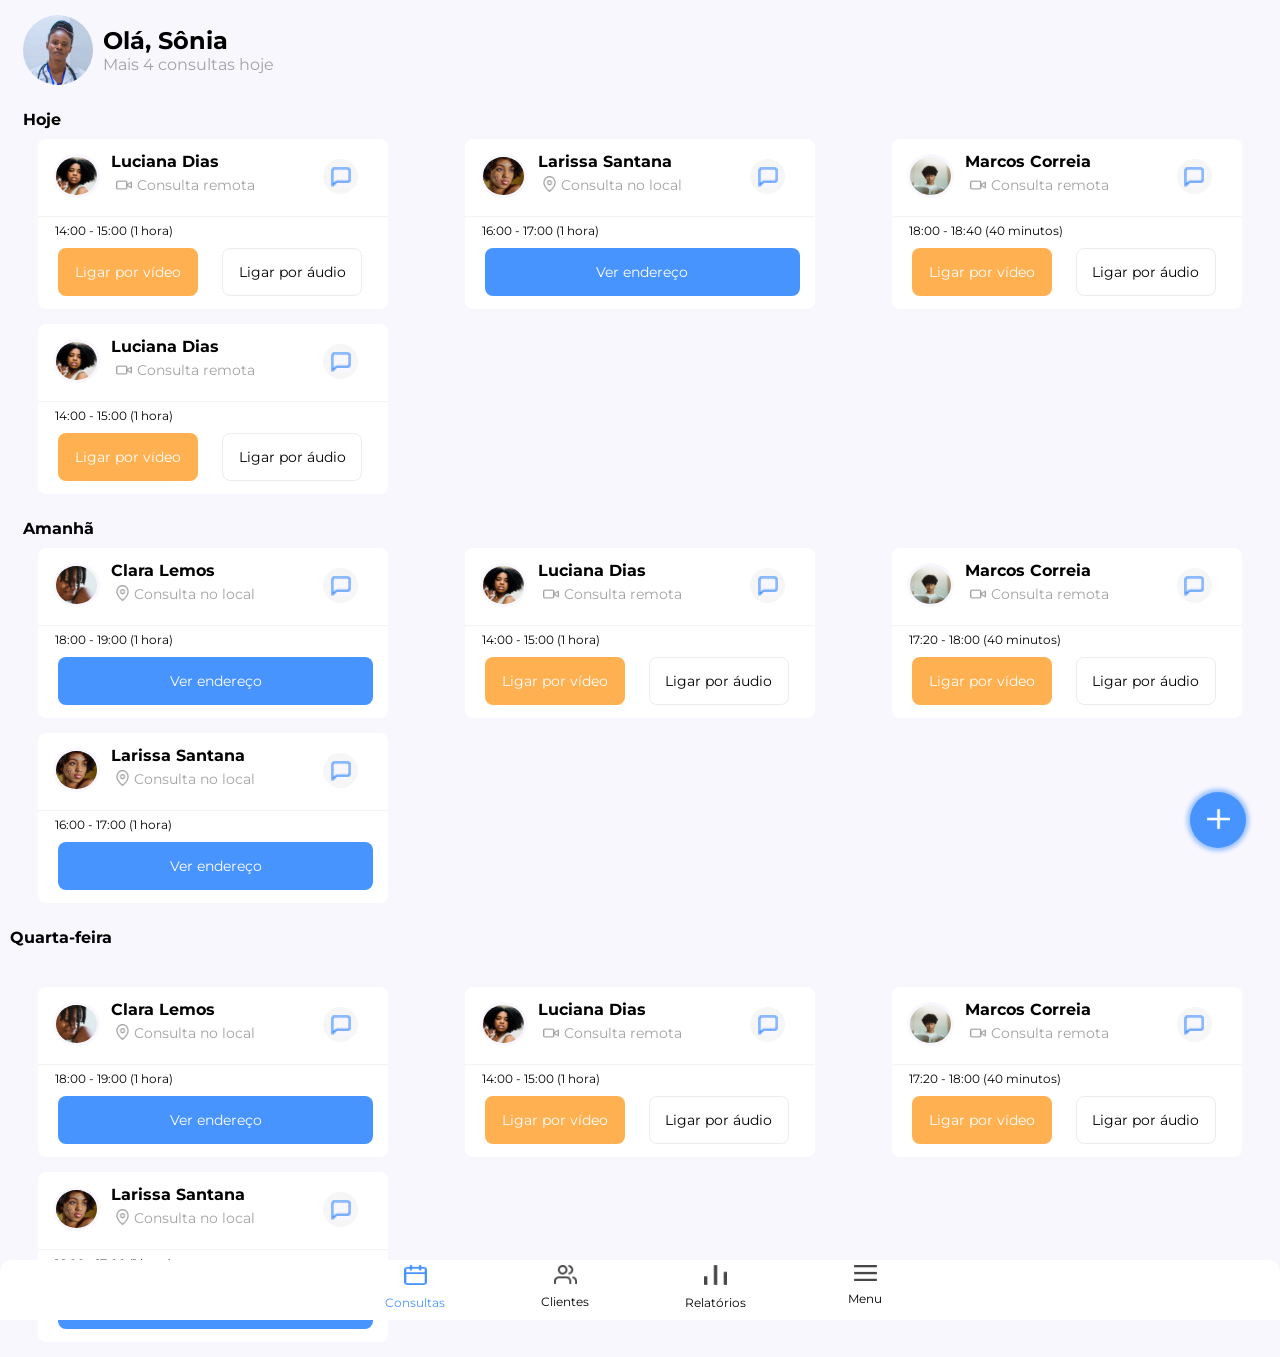
==== commit f94bdbf6: "Verão desktop" ====
--- a/Responsividade/index.html
+++ b/Responsividade/index.html
@@ -304,7 +304,7 @@
     </section>
 
     <section class="day_section">
-        <div class="day">
+        <div class="day quarta_feira">
            <strong>Quarta-feira</strong> 
         </div>
         <div class="card_container">
--- a/Responsividade/css/style.css
+++ b/Responsividade/css/style.css
@@ -297,3 +297,31 @@
 
 
 
+@media screen and (min-width: 992px) {
+    header{
+        display: none;
+    }
+
+    .card_container{
+        display: grid;
+        grid-template-columns: 1fr 1fr 1fr;
+    }
+
+    #maisOpcoes{
+        left: 93%;
+        box-shadow: 0px 0px 4px 3px #4894ff8a;
+    }
+
+
+    div.rodape_consulta{
+        justify-content: center; 
+        gap: 90px;
+        top: 140%; 
+    }
+
+    section.day_section .day.quarta_feira{
+        margin: 10px;
+        margin-bottom: 40px;
+    }
+}
+
